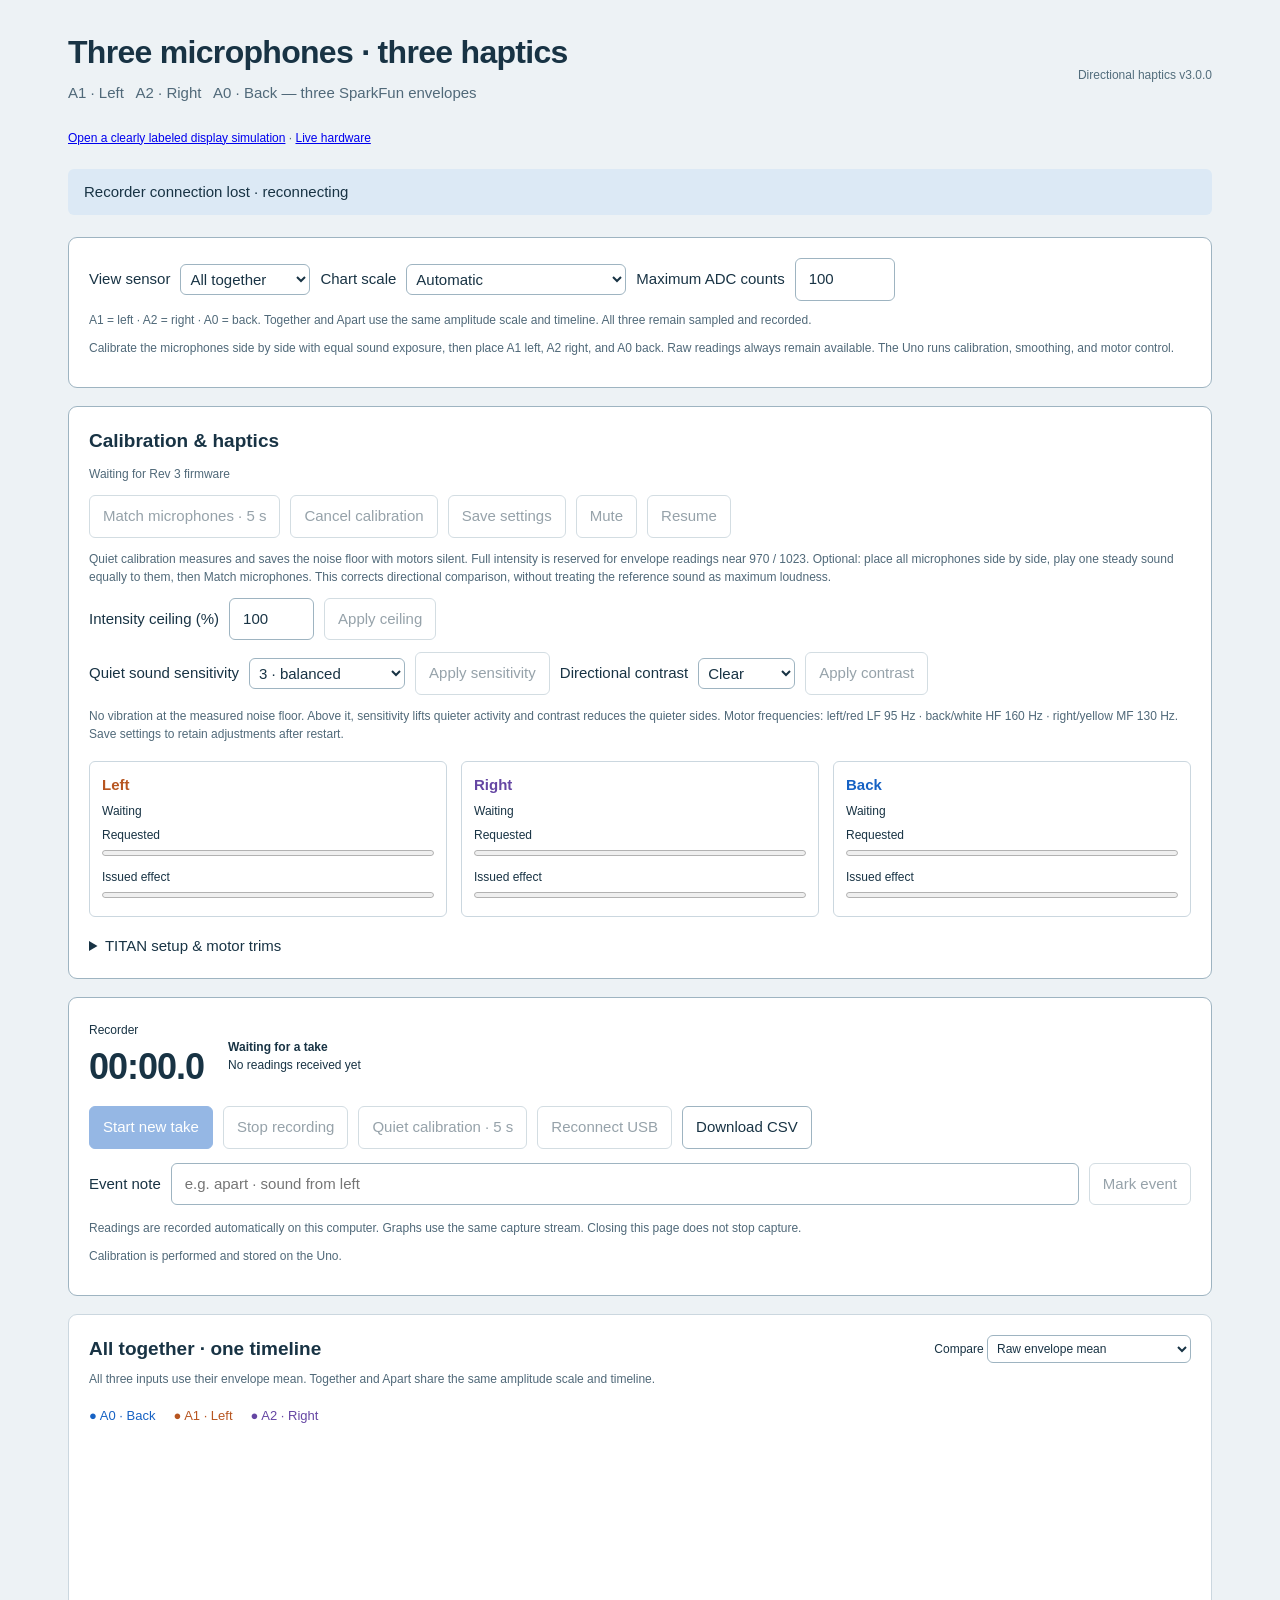
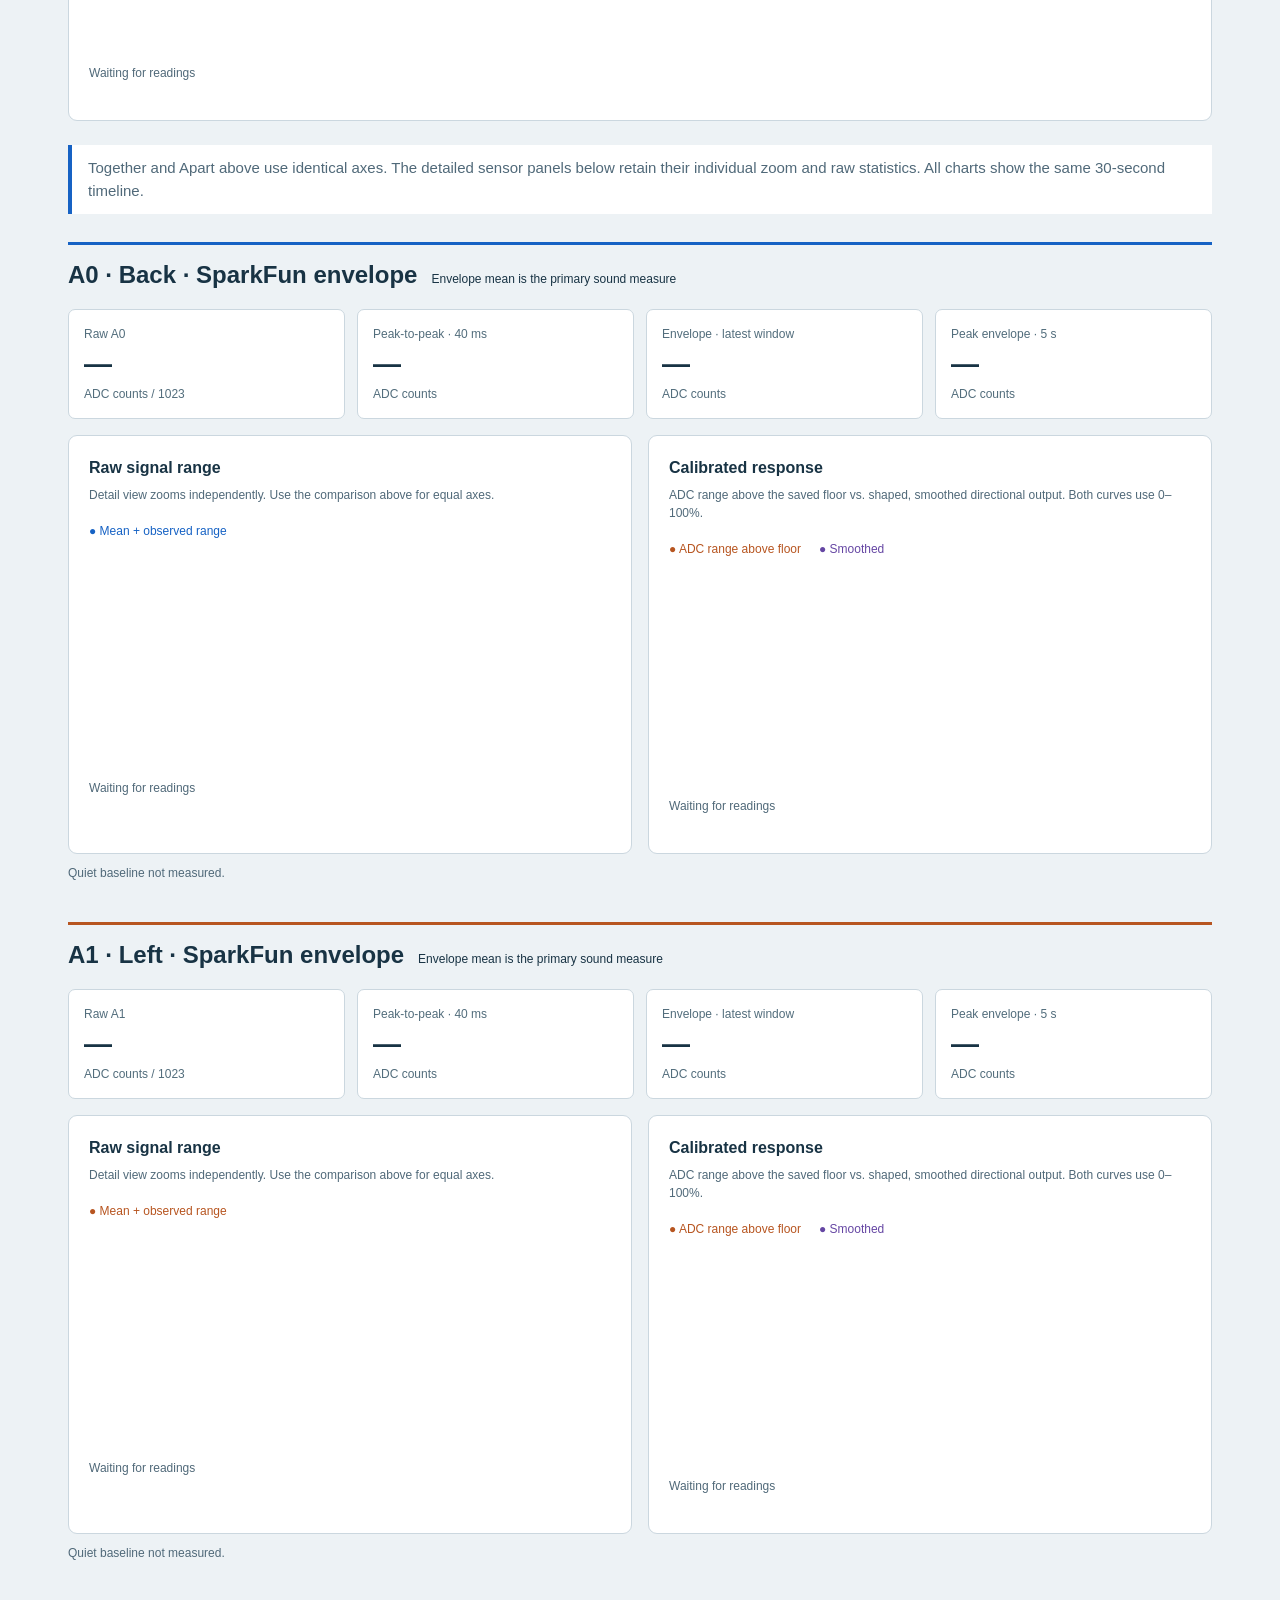
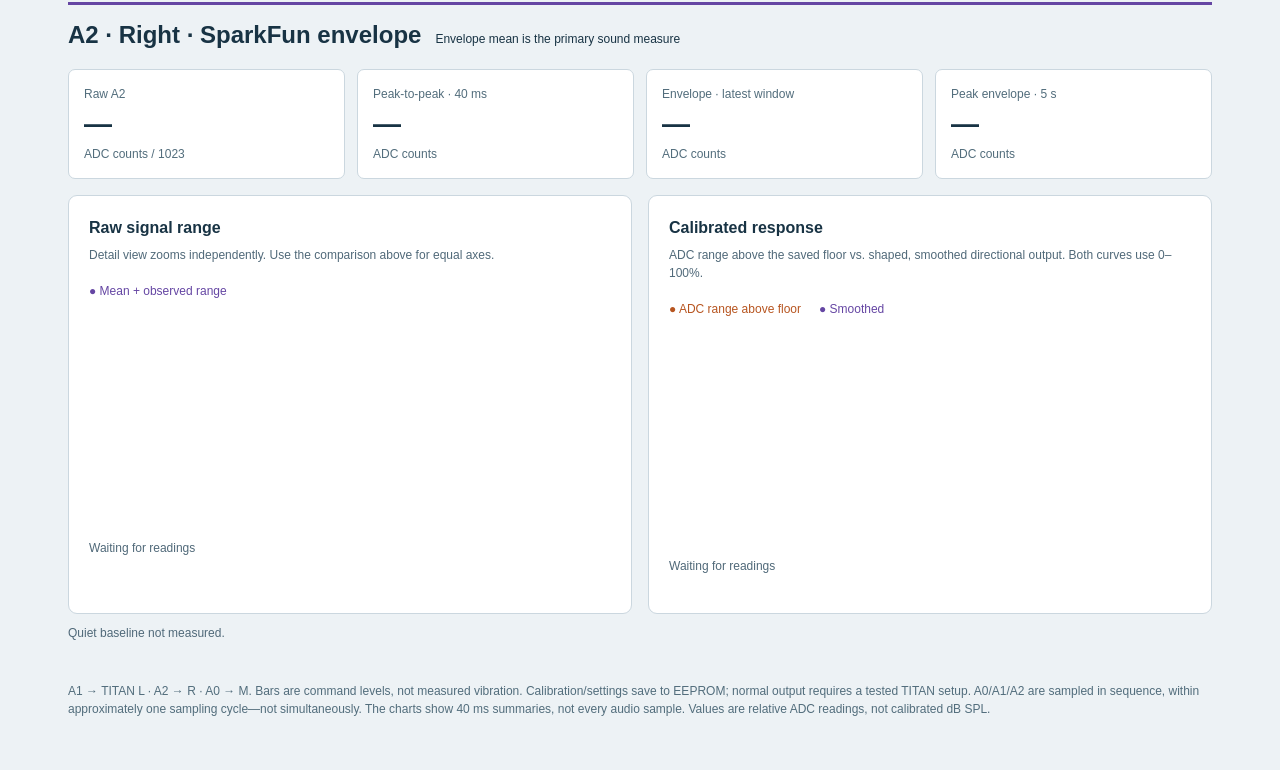
==== firmware/directional_haptics/dashboard/index.html @ 65c1338e "Add calibrated three-channel directional haptics firmware" ====
<!doctype html>
<html lang="en"><head><meta charset="utf-8"><meta name="viewport" content="width=device-width, initial-scale=1"><title>Three microphones · live comparison</title><link rel="stylesheet" href="style.css?v=3.0.0"></head>
<body>
<header><div><h1>Three microphones · three haptics</h1><p>A1 · Left &nbsp; A2 · Right &nbsp; A0 · Back — three SparkFun envelopes</p></div><span class="version">Directional haptics v3.0.0</span></header>
<p class="small"><a href="?demo=1">Open a clearly labeled display simulation</a> · <a href="?v=3.0.0">Live hardware</a></p>
<div class="status" id="status" role="status">Connecting to the local recorder…</div>
<section class="capture" aria-label="Individual sensor view">
<div class="controls"><label for="viewSensor">View sensor</label><select id="viewSensor"><option value="all">All together</option><option value="apart">Apart</option><option value="1">A1 · Left only</option><option value="2">A2 · Right only</option><option value="0">A0 · Back only</option></select><label for="chartScale">Chart scale</label><select id="chartScale"><option value="auto">Automatic</option><option value="fixed">Fixed 0 to chosen maximum</option></select><label for="chartMaximum">Maximum ADC counts</label><input id="chartMaximum" type="number" min="1" max="1023" step="1" value="100" disabled></div>
<p id="gainHint" class="small">Choose one input to inspect its own graph. All three inputs continue to be sampled and recorded. Chart scale changes the display only; hardware gain is set on the sensor board.</p>
<p class="small">Calibrate the microphones side by side with equal sound exposure, then place A1 left, A2 right, and A0 back. Raw readings always remain available. The Uno runs calibration, smoothing, and motor control.</p>
</section>
<section class="capture firmware-panel" aria-label="Firmware controls">
<h2>Calibration &amp; haptics</h2><p id="firmwareState" class="small" role="status">Waiting for Rev 3 firmware</p>
<div class="controls"><button data-command="REFERENCE">Match microphones · 5 s</button><button data-command="CANCEL">Cancel calibration</button><button data-command="SAVE">Save settings</button><button data-command="MUTE">Mute</button><button data-command="RESUME">Resume</button></div>
<p class="small">Quiet calibration measures and saves the noise floor with motors silent. Full intensity is reserved for envelope readings near 970 / 1023. Optional: place all microphones side by side, play one steady sound equally to them, then Match microphones. This corrects directional comparison, without treating the reference sound as maximum loudness.</p>
<div class="controls"><label for="ceiling">Intensity ceiling (%)</label><input id="ceiling" type="number" min="0" max="100" value="100"><button id="setCeiling">Apply ceiling</button></div>
<div class="controls"><label for="sensitivity">Quiet sound sensitivity</label><select id="sensitivity"><option value="1">1 · least boost</option><option value="2">2 · gentle</option><option value="3" selected>3 · balanced</option><option value="4">4 · more boost</option><option value="5">5 · strongest boost</option></select><button id="setSensitivity">Apply sensitivity</button><label for="contrast">Directional contrast</label><select id="contrast"><option value="0">Off</option><option value="10">Gentle</option><option value="15" selected>Clear</option><option value="20">Strong</option><option value="30">Strongest</option></select><button id="setContrast">Apply contrast</button></div>
<p class="small" id="mappingState">No vibration at the measured noise floor. Above it, sensitivity lifts quieter activity and contrast reduces the quieter sides. Motor frequencies: left/red LF 95 Hz · back/white HF 160 Hz · right/yellow MF 130 Hz. Save settings to retain adjustments after restart.</p>
<div id="motorBars" class="motor-bars"></div>
<p id="firmwareAck" class="small" role="status"></p>
<details><summary>TITAN setup &amp; motor trims</summary>
<p class="small">Leave the TITAN mode jumper removed. Its RXD/TXD header shares the USB UART: use one transmitting source at a time. Identify the installed VH version. Each individual qualification test is one second at full command. The one-second unequal overlap uses left 40%, back 70%, right 100% to keep the weaker motors perceptible. Confirm the named motors start, remain independent, and stop. Stock finite effects need a smooth-playback check before normal use.</p>
<div class="controls"><button data-command="PROBE">Probe header UART</button><label for="profile">Confirmed VH version</label><select id="profile"><option value="0">Unknown</option><option value="20">VH 2.0</option><option value="21">VH 2.1</option></select><button id="setProfile">Apply version</button></div>
<div class="controls"><button data-command="TEST" data-value="1">Test left</button><button data-command="TEST" data-value="2">Test right</button><button data-command="TEST" data-value="3">Test back</button><button data-command="TEST" data-value="4">Test overlap</button></div>
<label class="small"><input type="checkbox" id="observed"> I observed the correct channels, independent overlap, and bounded stopping.</label><button id="qualify">Use tested setup</button>
<div class="controls"><label for="trim1">Left trim (%)</label><input id="trim1" type="number" min="25" max="100" value="100"><button data-trim="1">Apply left trim</button><label for="trim2">Right trim (%)</label><input id="trim2" type="number" min="25" max="100" value="100"><button data-trim="2">Apply right trim</button><label for="trim0">Back trim (%)</label><input id="trim0" type="number" min="25" max="100" value="100"><button data-trim="0">Apply back trim</button></div>
</details></section>
<section class="capture" aria-label="Recording controls">
  <div class="capture-head"><div><span class="small" id="recordingState">Recorder</span><div class="clock" id="elapsed">00:00.0</div></div><div class="capture-path"><b id="take">Waiting for a take</b><span id="saved">No readings received yet</span></div></div>
  <div class="controls"><button class="primary" id="newTake">Start new take</button><button id="stop">Stop recording</button><button id="quiet">Quiet calibration · 5 s</button><button id="reconnect">Reconnect USB</button><a class="button" href="/api/download.csv" download>Download CSV</a></div>
  <div class="controls marker-controls"><label for="eventLabel">Event note</label><input id="eventLabel" placeholder="e.g. apart · sound from left" maxlength="160"><button id="mark">Mark event</button></div>
  <p class="small" id="captureHelp">Readings are recorded automatically on this computer. Graphs use the same capture stream. Closing this page does not stop capture.</p>
  <p id="baselineResult" class="small">Calibration is performed and stored on the Uno.</p>
  <div id="events" class="events" aria-label="Recent event markers"></div>
</section>
<section class="chart"><div class="chart-heading"><h2 id="compareTitle">All three on the same timeline</h2><label>Compare <select id="compareMode"><option value="response">Sound response</option><option value="p2p">Peak-to-peak</option><option value="normalized">ADC range above floor (%)</option><option value="smoothed">Smoothed directional output (%)</option><option value="desired">Requested haptic (%)</option><option value="peak">Short-window peak</option><option value="mean" selected>Raw envelope mean</option></select></label></div>
  <p class="small" id="compareHelp">All three inputs use their envelope mean. Together and Apart share the same amplitude scale and timeline.</p>
  <div class="legend" id="compareLegend"><span class="a0" data-channel="0">● A0 · Back</span><span class="a1" data-channel="1">● A1 · Left</span><span class="a2" data-channel="2">● A2 · Right</span></div>
  <canvas id="comparePlot" role="img" aria-label="A0, A1 and A2 on one shared time and amplitude axis"></canvas>
  <div id="apartPlots" hidden></div>
  <p id="timing" class="small">Waiting for readings</p>
</section>
<div class="hint"><p>Together and Apart above use identical axes. The detailed sensor panels below retain their individual zoom and raw statistics. All charts show the same 30-second timeline.</p></div>
<div id="sensors"></div>
<p class="small" id="errors" role="alert"></p>
<footer>A1 → TITAN L · A2 → R · A0 → M. Bars are command levels, not measured vibration. Calibration/settings save to EEPROM; normal output requires a tested TITAN setup. A0/A1/A2 are sampled in sequence, within approximately one sampling cycle—not simultaneously. The charts show 40 ms summaries, not every audio sample. Values are relative ADC readings, not calibrated dB SPL.</footer>
<script type="module" src="app.mjs?v=3.0.0"></script></body></html>
---- firmware/directional_haptics/dashboard/style.css ----
:root{color-scheme:light;font:15px/1.5 'Avenir Next','Segoe UI',sans-serif;color:#183344;background:#edf2f5}*{box-sizing:border-box}body{max-width:1200px;margin:auto;padding:28px}header{display:flex;justify-content:space-between;align-items:center;gap:20px}h1{font-size:32px;letter-spacing:-.7px;margin:0}h2{font-size:19px;margin:0}h3{font-size:16px;margin:0}p{color:#506979;margin:6px 0 18px}button,.button,select,input{font:inherit;background:white;border:1px solid #9eb4c1;border-radius:6px;color:#183344;padding:9px 13px}button,.button{cursor:pointer;text-decoration:none;display:inline-block}button.primary{background:#1662c4;color:white;border-color:#1662c4}button:disabled{opacity:.45;cursor:not-allowed}:focus-visible{outline:3px solid #227fcc;outline-offset:3px}.version{font-size:12px;color:#526d7c}.status{padding:12px 16px;background:#dce9f5;border-radius:6px;margin:22px 0}.capture{border:1px solid #9eb4c1;background:#fff;border-radius:9px;padding:20px}.capture-head{display:flex;align-items:center;gap:24px;margin-bottom:12px}.clock{font-size:36px;font-weight:600;font-variant-numeric:tabular-nums;letter-spacing:-1px}.capture-path{display:flex;flex-direction:column;overflow-wrap:anywhere;font-size:12px}.controls{display:flex;gap:10px;align-items:center;flex-wrap:wrap}.marker-controls{margin:14px 0}.marker-controls input{flex:1;min-width:160px}.small{font-size:12px}.capture p{margin:10px 0}.events{font-size:12px;color:#506979;max-height:100px;overflow:auto}.chart{background:#fff;border:1px solid #cbd7df;border-radius:9px;padding:20px;margin:18px 0}.chart-heading{display:flex;align-items:center;justify-content:space-between;gap:12px}.chart-heading label{font-size:12px}select{padding:5px}canvas{display:block;width:100%;height:225px}.legend{display:flex;gap:18px;font-size:13px;margin:8px 0;flex-wrap:wrap}.a0{color:#1662c4}.a1,.orange{color:#b75520}.a2,.purple{color:#6546a3}.hint{background:#fff;border-left:4px solid #1662c4;padding:12px 16px;margin:24px 0}.hint p{margin:0}.sensor{margin:28px 0 40px;border-top:3px solid var(--sensor-color);padding-top:12px}.sensor-title{display:flex;align-items:baseline;gap:14px;flex-wrap:wrap}.sensor-title h2{font-size:24px}.metrics{display:grid;grid-template-columns:repeat(4,1fr);gap:12px;margin:16px 0}.metrics>div{background:white;border:1px solid #cbd7df;border-radius:7px;padding:15px}.metrics span,.metrics small{display:block;color:#526d7c;font-size:12px}.metrics b{font-size:28px;font-weight:600;font-variant-numeric:tabular-nums}.plots{display:grid;grid-template-columns:1fr 1fr;gap:16px}.plots .chart{margin:0;min-width:0}.sensor .legend{font-size:12px}.quiet-note{font-size:12px;margin-top:10px}#errors{color:#a33624}footer{font-size:12px;color:#526d7c;margin:24px 0}@media(max-width:850px){.plots{grid-template-columns:1fr}}@media(max-width:650px){body{padding:16px}header{align-items:start;flex-direction:column;gap:0}.metrics{grid-template-columns:1fr 1fr}.metrics b{font-size:24px}.chart,.capture{padding:16px}.chart-heading{align-items:start;flex-direction:column}.clock{font-size:30px}.capture-head{align-items:start;flex-direction:column;gap:0}canvas{height:200px}.controls button,.controls .button{font-size:13px}}
[hidden]{display:none!important}#chartMaximum{width:100px}

.apart-channel{border-top:1px solid #dce5eb;padding-top:14px;margin-top:14px}.apart-channel canvas{height:170px}

.firmware-panel{margin:18px 0}.firmware-panel .controls{margin:12px 0}.firmware-panel input[type=number]{width:85px}.motor-bars{display:grid;grid-template-columns:repeat(3,1fr);gap:14px;margin-top:18px}.motor-bars>div{border:1px solid #cbd7df;border-radius:6px;padding:12px}.motor-bars span,.motor-bars label{display:block;font-size:12px;margin-top:6px}progress{width:100%;accent-color:#1662c4}details{margin-top:18px}summary{cursor:pointer}@media(max-width:650px){.motor-bars{grid-template-columns:1fr}}
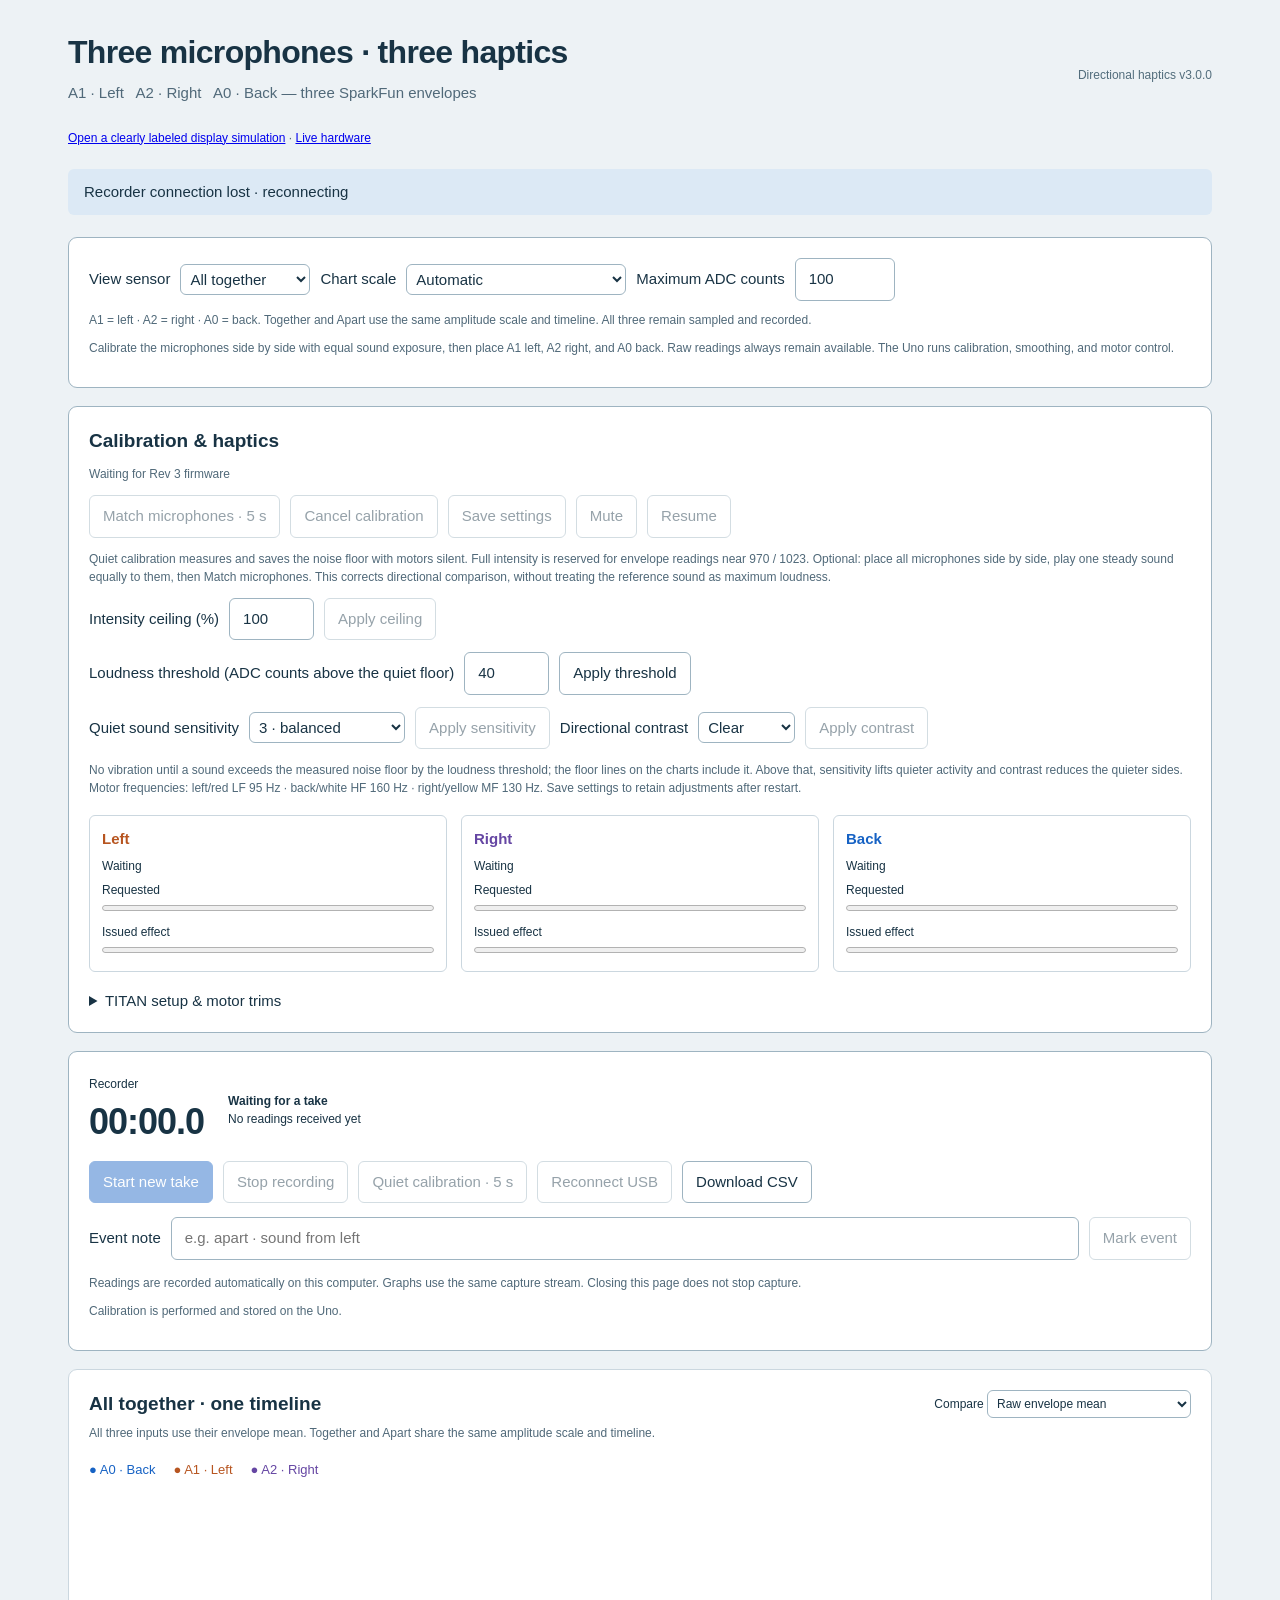
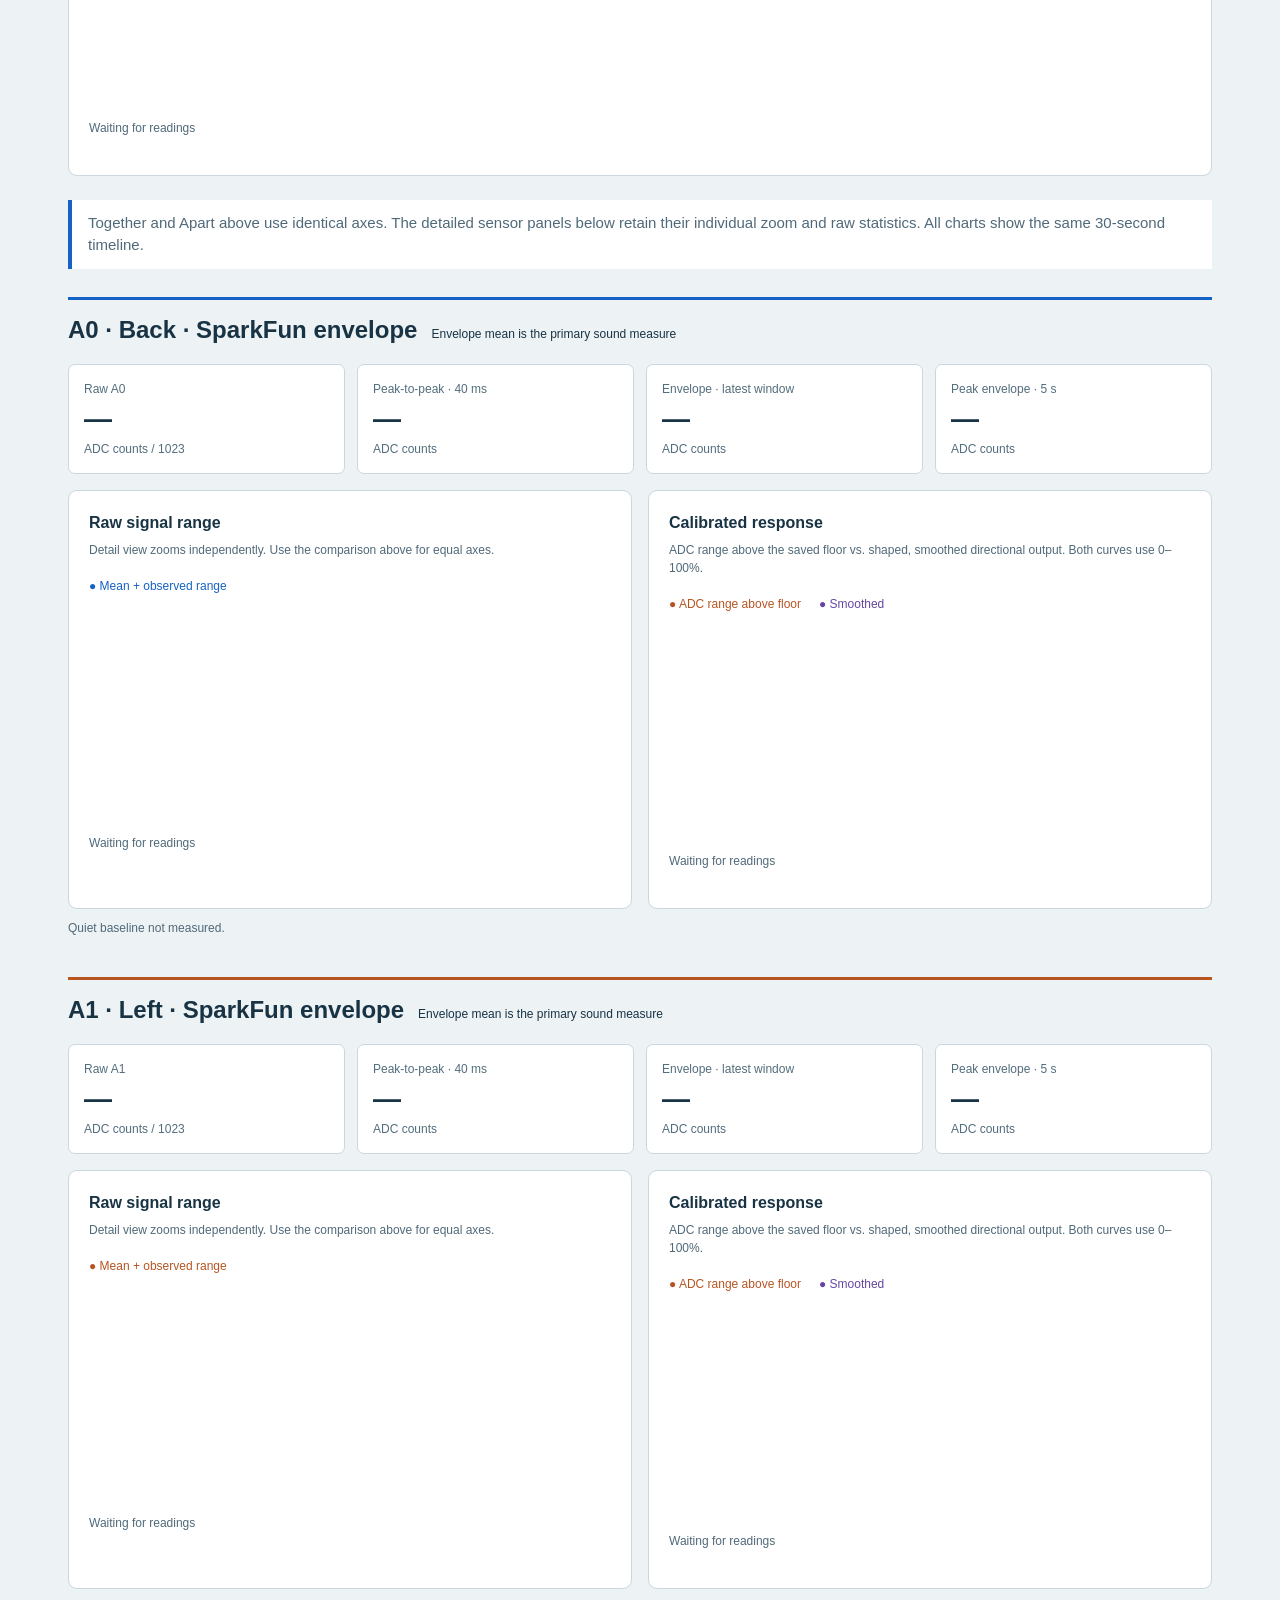
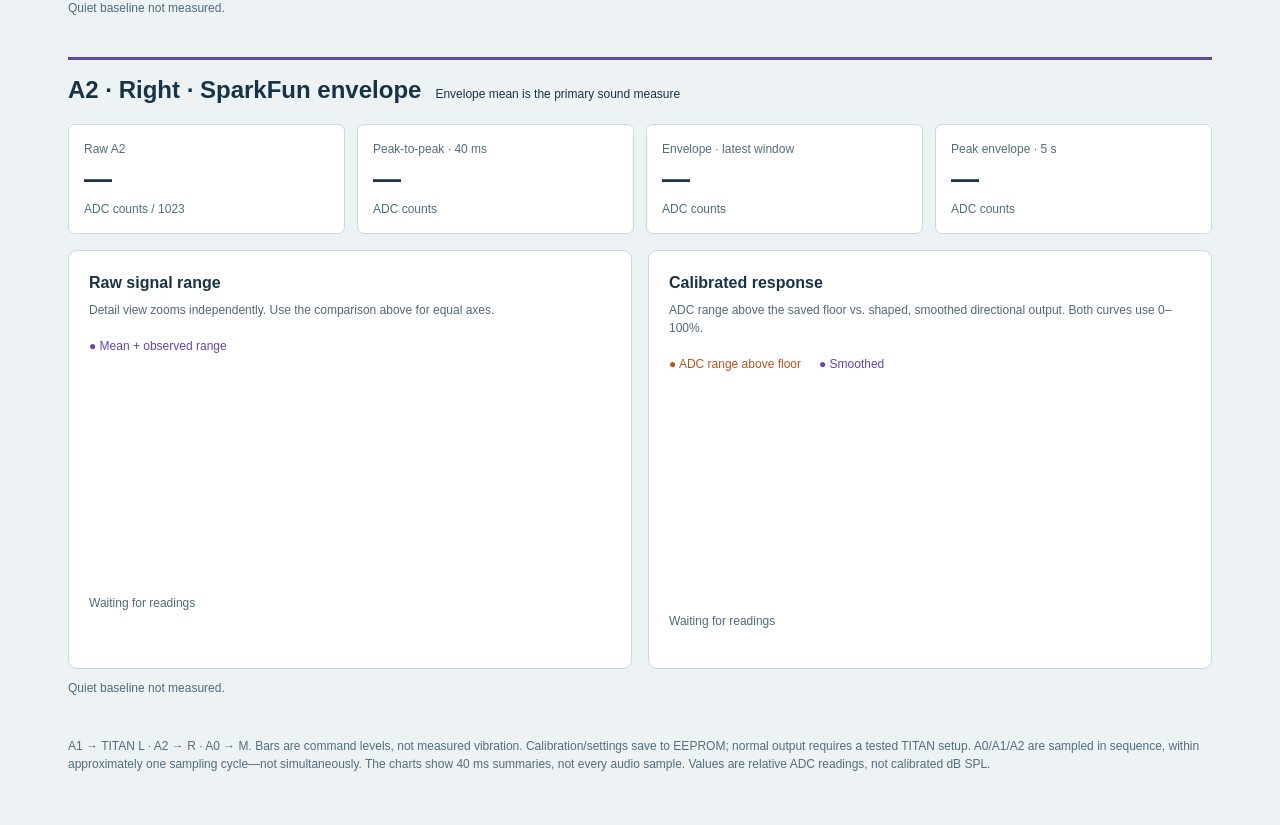
==== commit cc3b44a7: "Directional haptics: power-on cue and a loudness threshold Five seconds after every Uno reset the le" ====
--- a/firmware/directional_haptics/dashboard/index.html
+++ b/firmware/directional_haptics/dashboard/index.html
@@ -14,8 +14,9 @@
 <div class="controls"><button data-command="REFERENCE">Match microphones · 5 s</button><button data-command="CANCEL">Cancel calibration</button><button data-command="SAVE">Save settings</button><button data-command="MUTE">Mute</button><button data-command="RESUME">Resume</button></div>
 <p class="small">Quiet calibration measures and saves the noise floor with motors silent. Full intensity is reserved for envelope readings near 970 / 1023. Optional: place all microphones side by side, play one steady sound equally to them, then Match microphones. This corrects directional comparison, without treating the reference sound as maximum loudness.</p>
 <div class="controls"><label for="ceiling">Intensity ceiling (%)</label><input id="ceiling" type="number" min="0" max="100" value="100"><button id="setCeiling">Apply ceiling</button></div>
+<div class="controls"><label for="threshold">Loudness threshold (ADC counts above the quiet floor)</label><input id="threshold" type="number" min="0" max="200" step="5" value="40"><button id="setThreshold">Apply threshold</button></div>
 <div class="controls"><label for="sensitivity">Quiet sound sensitivity</label><select id="sensitivity"><option value="1">1 · least boost</option><option value="2">2 · gentle</option><option value="3" selected>3 · balanced</option><option value="4">4 · more boost</option><option value="5">5 · strongest boost</option></select><button id="setSensitivity">Apply sensitivity</button><label for="contrast">Directional contrast</label><select id="contrast"><option value="0">Off</option><option value="10">Gentle</option><option value="15" selected>Clear</option><option value="20">Strong</option><option value="30">Strongest</option></select><button id="setContrast">Apply contrast</button></div>
-<p class="small" id="mappingState">No vibration at the measured noise floor. Above it, sensitivity lifts quieter activity and contrast reduces the quieter sides. Motor frequencies: left/red LF 95 Hz · back/white HF 160 Hz · right/yellow MF 130 Hz. Save settings to retain adjustments after restart.</p>
+<p class="small" id="mappingState">No vibration until a sound exceeds the measured noise floor by the loudness threshold; the floor lines on the charts include it. Above that, sensitivity lifts quieter activity and contrast reduces the quieter sides. Motor frequencies: left/red LF 95 Hz · back/white HF 160 Hz · right/yellow MF 130 Hz. Save settings to retain adjustments after restart.</p>
 <div id="motorBars" class="motor-bars"></div>
 <p id="firmwareAck" class="small" role="status"></p>
 <details><summary>TITAN setup &amp; motor trims</summary>
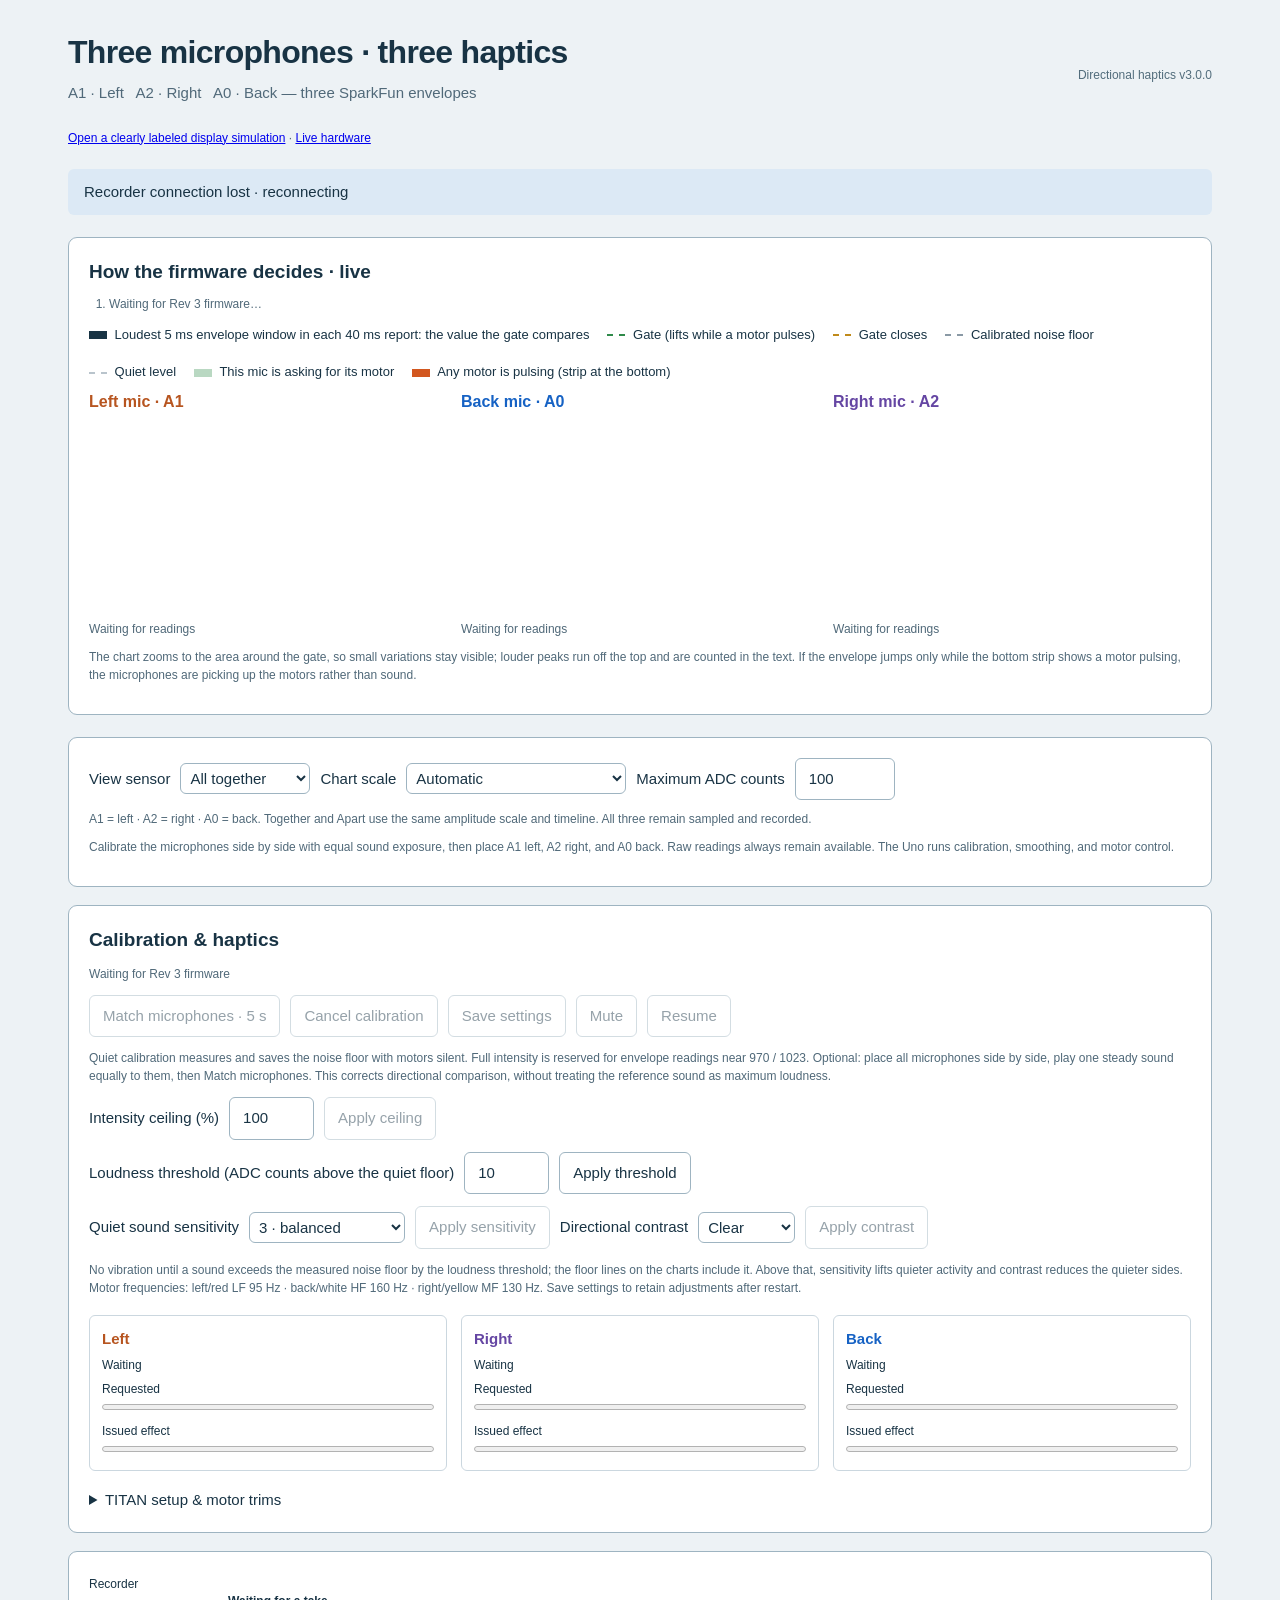
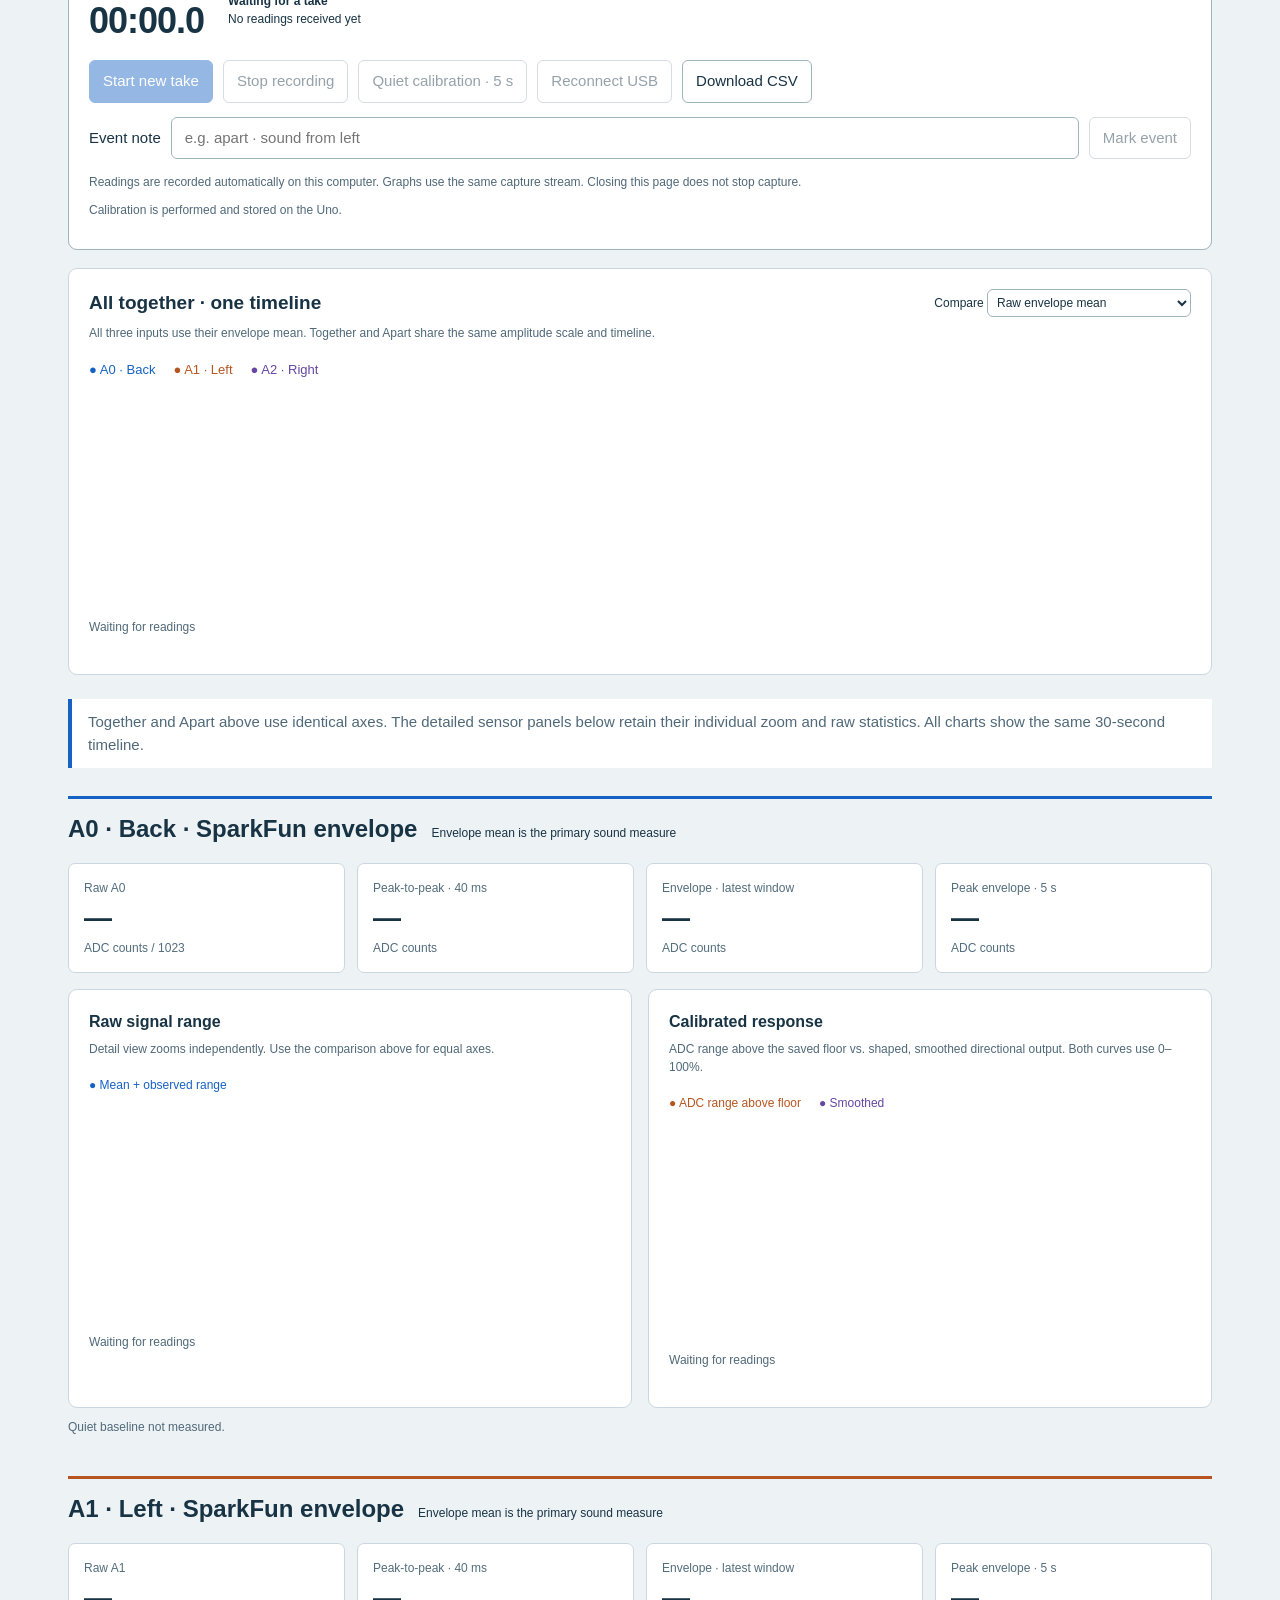
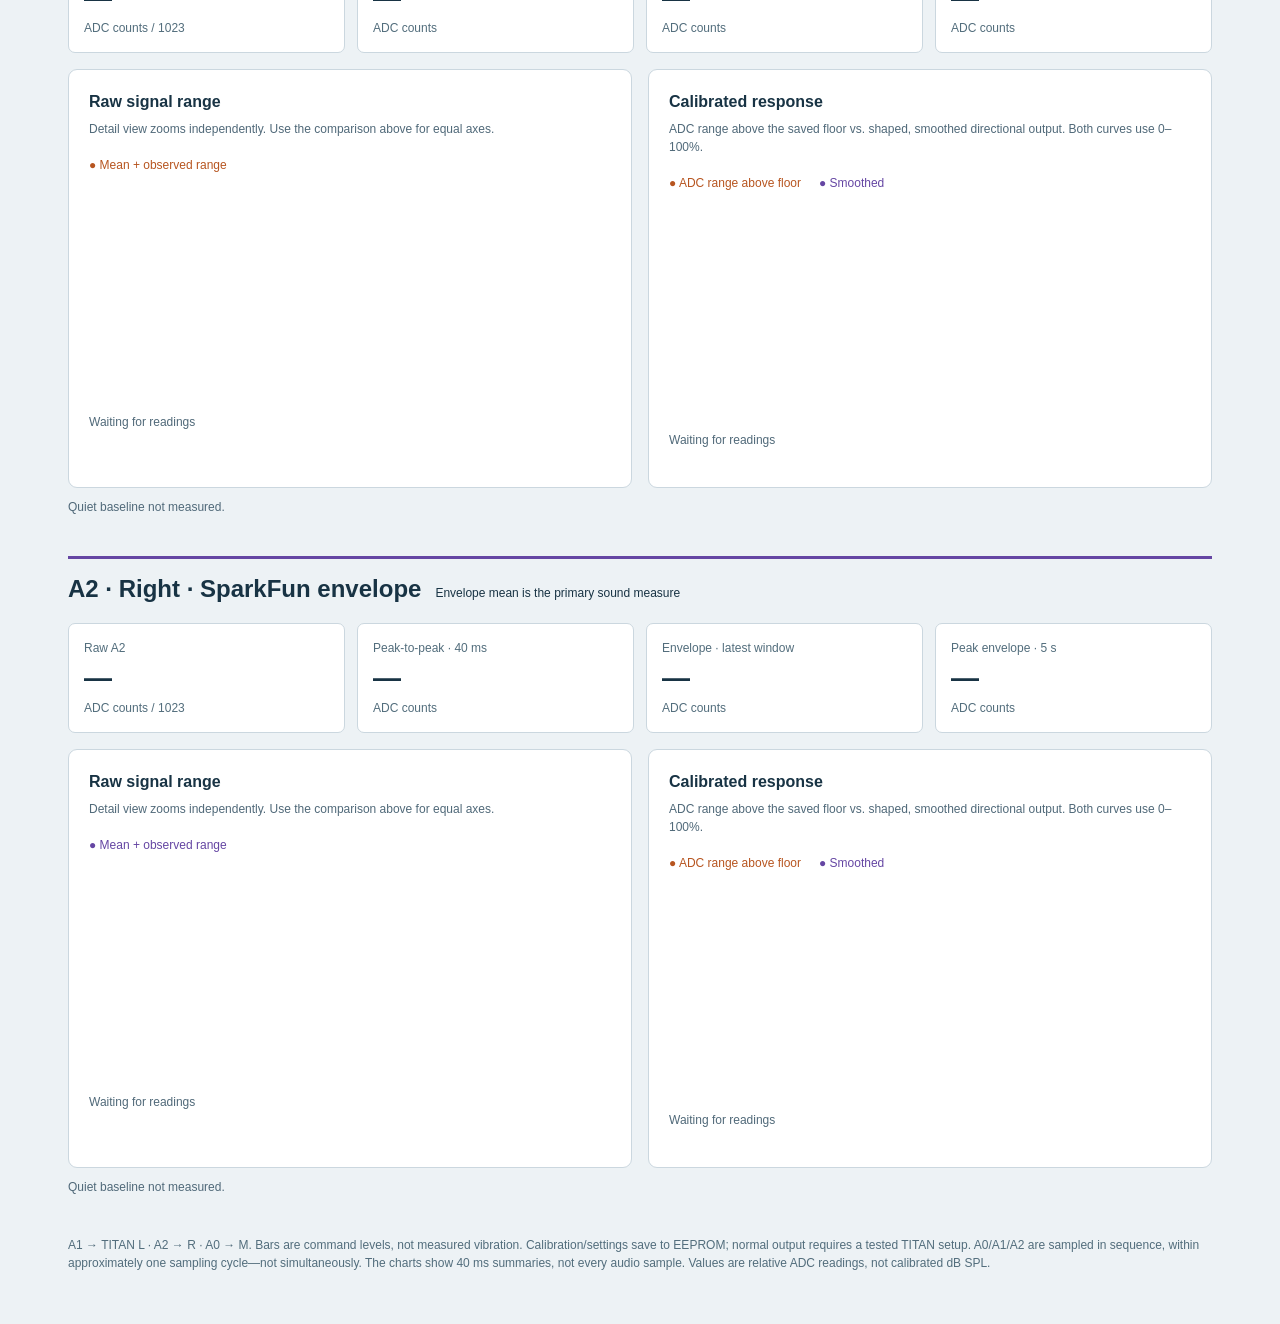
==== commit 17e9cedc: "Directional haptics: low gate made safe, and a live decision panel TITAN itself reaches the micropho" ====
--- a/firmware/directional_haptics/dashboard/index.html
+++ b/firmware/directional_haptics/dashboard/index.html
@@ -4,6 +4,13 @@
 <header><div><h1>Three microphones · three haptics</h1><p>A1 · Left &nbsp; A2 · Right &nbsp; A0 · Back — three SparkFun envelopes</p></div><span class="version">Directional haptics v3.0.0</span></header>
 <p class="small"><a href="?demo=1">Open a clearly labeled display simulation</a> · <a href="?v=3.0.0">Live hardware</a></p>
 <div class="status" id="status" role="status">Connecting to the local recorder…</div>
+<section class="capture decision" aria-label="How the firmware decides">
+<h2>How the firmware decides · live</h2>
+<ol class="small" id="pipeline"><li>Waiting for Rev 3 firmware…</li></ol>
+<div class="legend"><span><i class="swatch" style="background:#183344"></i> Loudest 5 ms envelope window in each 40 ms report: the value the gate compares</span><span><i class="swatch dash" style="border-color:#2f8a4a"></i> Gate (lifts while a motor pulses)</span><span><i class="swatch dash" style="border-color:#c08a1a"></i> Gate closes</span><span><i class="swatch dash" style="border-color:#8a99a5"></i> Calibrated noise floor</span><span><i class="swatch dash" style="border-color:#b9c4cc"></i> Quiet level</span><span><i class="swatch" style="background:#2f8a4a55"></i> This mic is asking for its motor</span><span><i class="swatch" style="background:#d2571f"></i> Any motor is pulsing (strip at the bottom)</span></div>
+<div id="decisionPlots" class="decision-grid"></div>
+<p class="small">The chart zooms to the area around the gate, so small variations stay visible; louder peaks run off the top and are counted in the text. If the envelope jumps only while the bottom strip shows a motor pulsing, the microphones are picking up the motors rather than sound.</p>
+</section>
 <section class="capture" aria-label="Individual sensor view">
 <div class="controls"><label for="viewSensor">View sensor</label><select id="viewSensor"><option value="all">All together</option><option value="apart">Apart</option><option value="1">A1 · Left only</option><option value="2">A2 · Right only</option><option value="0">A0 · Back only</option></select><label for="chartScale">Chart scale</label><select id="chartScale"><option value="auto">Automatic</option><option value="fixed">Fixed 0 to chosen maximum</option></select><label for="chartMaximum">Maximum ADC counts</label><input id="chartMaximum" type="number" min="1" max="1023" step="1" value="100" disabled></div>
 <p id="gainHint" class="small">Choose one input to inspect its own graph. All three inputs continue to be sampled and recorded. Chart scale changes the display only; hardware gain is set on the sensor board.</p>
@@ -14,16 +21,16 @@
 <div class="controls"><button data-command="REFERENCE">Match microphones · 5 s</button><button data-command="CANCEL">Cancel calibration</button><button data-command="SAVE">Save settings</button><button data-command="MUTE">Mute</button><button data-command="RESUME">Resume</button></div>
 <p class="small">Quiet calibration measures and saves the noise floor with motors silent. Full intensity is reserved for envelope readings near 970 / 1023. Optional: place all microphones side by side, play one steady sound equally to them, then Match microphones. This corrects directional comparison, without treating the reference sound as maximum loudness.</p>
 <div class="controls"><label for="ceiling">Intensity ceiling (%)</label><input id="ceiling" type="number" min="0" max="100" value="100"><button id="setCeiling">Apply ceiling</button></div>
-<div class="controls"><label for="threshold">Loudness threshold (ADC counts above the quiet floor)</label><input id="threshold" type="number" min="0" max="200" step="5" value="40"><button id="setThreshold">Apply threshold</button></div>
+<div class="controls"><label for="threshold">Loudness threshold (ADC counts above the quiet floor)</label><input id="threshold" type="number" min="0" max="200" step="5" value="10"><button id="setThreshold">Apply threshold</button></div>
 <div class="controls"><label for="sensitivity">Quiet sound sensitivity</label><select id="sensitivity"><option value="1">1 · least boost</option><option value="2">2 · gentle</option><option value="3" selected>3 · balanced</option><option value="4">4 · more boost</option><option value="5">5 · strongest boost</option></select><button id="setSensitivity">Apply sensitivity</button><label for="contrast">Directional contrast</label><select id="contrast"><option value="0">Off</option><option value="10">Gentle</option><option value="15" selected>Clear</option><option value="20">Strong</option><option value="30">Strongest</option></select><button id="setContrast">Apply contrast</button></div>
 <p class="small" id="mappingState">No vibration until a sound exceeds the measured noise floor by the loudness threshold; the floor lines on the charts include it. Above that, sensitivity lifts quieter activity and contrast reduces the quieter sides. Motor frequencies: left/red LF 95 Hz · back/white HF 160 Hz · right/yellow MF 130 Hz. Save settings to retain adjustments after restart.</p>
 <div id="motorBars" class="motor-bars"></div>
 <p id="firmwareAck" class="small" role="status"></p>
 <details><summary>TITAN setup &amp; motor trims</summary>
-<p class="small">Leave the TITAN mode jumper removed. Its RXD/TXD header shares the USB UART: use one transmitting source at a time. Identify the installed VH version. Each individual qualification test is one second at full command. The one-second unequal overlap uses left 40%, back 70%, right 100% to keep the weaker motors perceptible. Confirm the named motors start, remain independent, and stop. Stock finite effects need a smooth-playback check before normal use.</p>
+<p class="small">Leave the TITAN mode jumper removed. Its RXD/TXD header shares the USB UART: use one transmitting source at a time. Identify the installed VH version. Each individual qualification test is one second at full command. TITAN plays one effect at a time, so active motors take turns in 50 ms slots. The two-second rotation test uses left 40%, back 70%, right 100% to keep the weaker motors perceptible. Confirm the named motors start, that all three are felt at their own strengths in the rotation, and that they stop.</p>
 <div class="controls"><button data-command="PROBE">Probe header UART</button><label for="profile">Confirmed VH version</label><select id="profile"><option value="0">Unknown</option><option value="20">VH 2.0</option><option value="21">VH 2.1</option></select><button id="setProfile">Apply version</button></div>
-<div class="controls"><button data-command="TEST" data-value="1">Test left</button><button data-command="TEST" data-value="2">Test right</button><button data-command="TEST" data-value="3">Test back</button><button data-command="TEST" data-value="4">Test overlap</button></div>
-<label class="small"><input type="checkbox" id="observed"> I observed the correct channels, independent overlap, and bounded stopping.</label><button id="qualify">Use tested setup</button>
+<div class="controls"><button data-command="TEST" data-value="1">Test left</button><button data-command="TEST" data-value="2">Test right</button><button data-command="TEST" data-value="3">Test back</button><button data-command="TEST" data-value="4">Test rotation</button></div>
+<label class="small"><input type="checkbox" id="observed"> I observed the correct channels, all three motors in the rotation test, and bounded stopping.</label><button id="qualify">Use tested setup</button>
 <div class="controls"><label for="trim1">Left trim (%)</label><input id="trim1" type="number" min="25" max="100" value="100"><button data-trim="1">Apply left trim</button><label for="trim2">Right trim (%)</label><input id="trim2" type="number" min="25" max="100" value="100"><button data-trim="2">Apply right trim</button><label for="trim0">Back trim (%)</label><input id="trim0" type="number" min="25" max="100" value="100"><button data-trim="0">Apply back trim</button></div>
 </details></section>
 <section class="capture" aria-label="Recording controls">
--- a/firmware/directional_haptics/dashboard/style.css
+++ b/firmware/directional_haptics/dashboard/style.css
@@ -1,6 +1,6 @@
 :root{color-scheme:light;font:15px/1.5 'Avenir Next','Segoe UI',sans-serif;color:#183344;background:#edf2f5}*{box-sizing:border-box}body{max-width:1200px;margin:auto;padding:28px}header{display:flex;justify-content:space-between;align-items:center;gap:20px}h1{font-size:32px;letter-spacing:-.7px;margin:0}h2{font-size:19px;margin:0}h3{font-size:16px;margin:0}p{color:#506979;margin:6px 0 18px}button,.button,select,input{font:inherit;background:white;border:1px solid #9eb4c1;border-radius:6px;color:#183344;padding:9px 13px}button,.button{cursor:pointer;text-decoration:none;display:inline-block}button.primary{background:#1662c4;color:white;border-color:#1662c4}button:disabled{opacity:.45;cursor:not-allowed}:focus-visible{outline:3px solid #227fcc;outline-offset:3px}.version{font-size:12px;color:#526d7c}.status{padding:12px 16px;background:#dce9f5;border-radius:6px;margin:22px 0}.capture{border:1px solid #9eb4c1;background:#fff;border-radius:9px;padding:20px}.capture-head{display:flex;align-items:center;gap:24px;margin-bottom:12px}.clock{font-size:36px;font-weight:600;font-variant-numeric:tabular-nums;letter-spacing:-1px}.capture-path{display:flex;flex-direction:column;overflow-wrap:anywhere;font-size:12px}.controls{display:flex;gap:10px;align-items:center;flex-wrap:wrap}.marker-controls{margin:14px 0}.marker-controls input{flex:1;min-width:160px}.small{font-size:12px}.capture p{margin:10px 0}.events{font-size:12px;color:#506979;max-height:100px;overflow:auto}.chart{background:#fff;border:1px solid #cbd7df;border-radius:9px;padding:20px;margin:18px 0}.chart-heading{display:flex;align-items:center;justify-content:space-between;gap:12px}.chart-heading label{font-size:12px}select{padding:5px}canvas{display:block;width:100%;height:225px}.legend{display:flex;gap:18px;font-size:13px;margin:8px 0;flex-wrap:wrap}.a0{color:#1662c4}.a1,.orange{color:#b75520}.a2,.purple{color:#6546a3}.hint{background:#fff;border-left:4px solid #1662c4;padding:12px 16px;margin:24px 0}.hint p{margin:0}.sensor{margin:28px 0 40px;border-top:3px solid var(--sensor-color);padding-top:12px}.sensor-title{display:flex;align-items:baseline;gap:14px;flex-wrap:wrap}.sensor-title h2{font-size:24px}.metrics{display:grid;grid-template-columns:repeat(4,1fr);gap:12px;margin:16px 0}.metrics>div{background:white;border:1px solid #cbd7df;border-radius:7px;padding:15px}.metrics span,.metrics small{display:block;color:#526d7c;font-size:12px}.metrics b{font-size:28px;font-weight:600;font-variant-numeric:tabular-nums}.plots{display:grid;grid-template-columns:1fr 1fr;gap:16px}.plots .chart{margin:0;min-width:0}.sensor .legend{font-size:12px}.quiet-note{font-size:12px;margin-top:10px}#errors{color:#a33624}footer{font-size:12px;color:#526d7c;margin:24px 0}@media(max-width:850px){.plots{grid-template-columns:1fr}}@media(max-width:650px){body{padding:16px}header{align-items:start;flex-direction:column;gap:0}.metrics{grid-template-columns:1fr 1fr}.metrics b{font-size:24px}.chart,.capture{padding:16px}.chart-heading{align-items:start;flex-direction:column}.clock{font-size:30px}.capture-head{align-items:start;flex-direction:column;gap:0}canvas{height:200px}.controls button,.controls .button{font-size:13px}}
 [hidden]{display:none!important}#chartMaximum{width:100px}
 
-.apart-channel{border-top:1px solid #dce5eb;padding-top:14px;margin-top:14px}.apart-channel canvas{height:170px}
+.decision{margin-bottom:22px}.decision ol{margin:8px 0 12px;padding-left:20px;color:#506979}.decision ol b{color:#183344}.decision-grid{display:grid;grid-template-columns:repeat(3,1fr);gap:14px}.decision-grid>div{min-width:0}.decision-grid canvas{height:200px}.decision-grid p{margin:6px 0 0}.swatch{display:inline-block;width:18px;height:8px;vertical-align:middle;margin-right:4px}.swatch.dash{height:0;background:none;border-top:2px dashed}.verdict{font-weight:600}.verdict.open{color:#2f8a4a}.verdict.closed{color:#a33624}@media(max-width:850px){.decision-grid{grid-template-columns:1fr}}.apart-channel{border-top:1px solid #dce5eb;padding-top:14px;margin-top:14px}.apart-channel canvas{height:170px}
 
 .firmware-panel{margin:18px 0}.firmware-panel .controls{margin:12px 0}.firmware-panel input[type=number]{width:85px}.motor-bars{display:grid;grid-template-columns:repeat(3,1fr);gap:14px;margin-top:18px}.motor-bars>div{border:1px solid #cbd7df;border-radius:6px;padding:12px}.motor-bars span,.motor-bars label{display:block;font-size:12px;margin-top:6px}progress{width:100%;accent-color:#1662c4}details{margin-top:18px}summary{cursor:pointer}@media(max-width:650px){.motor-bars{grid-template-columns:1fr}}
